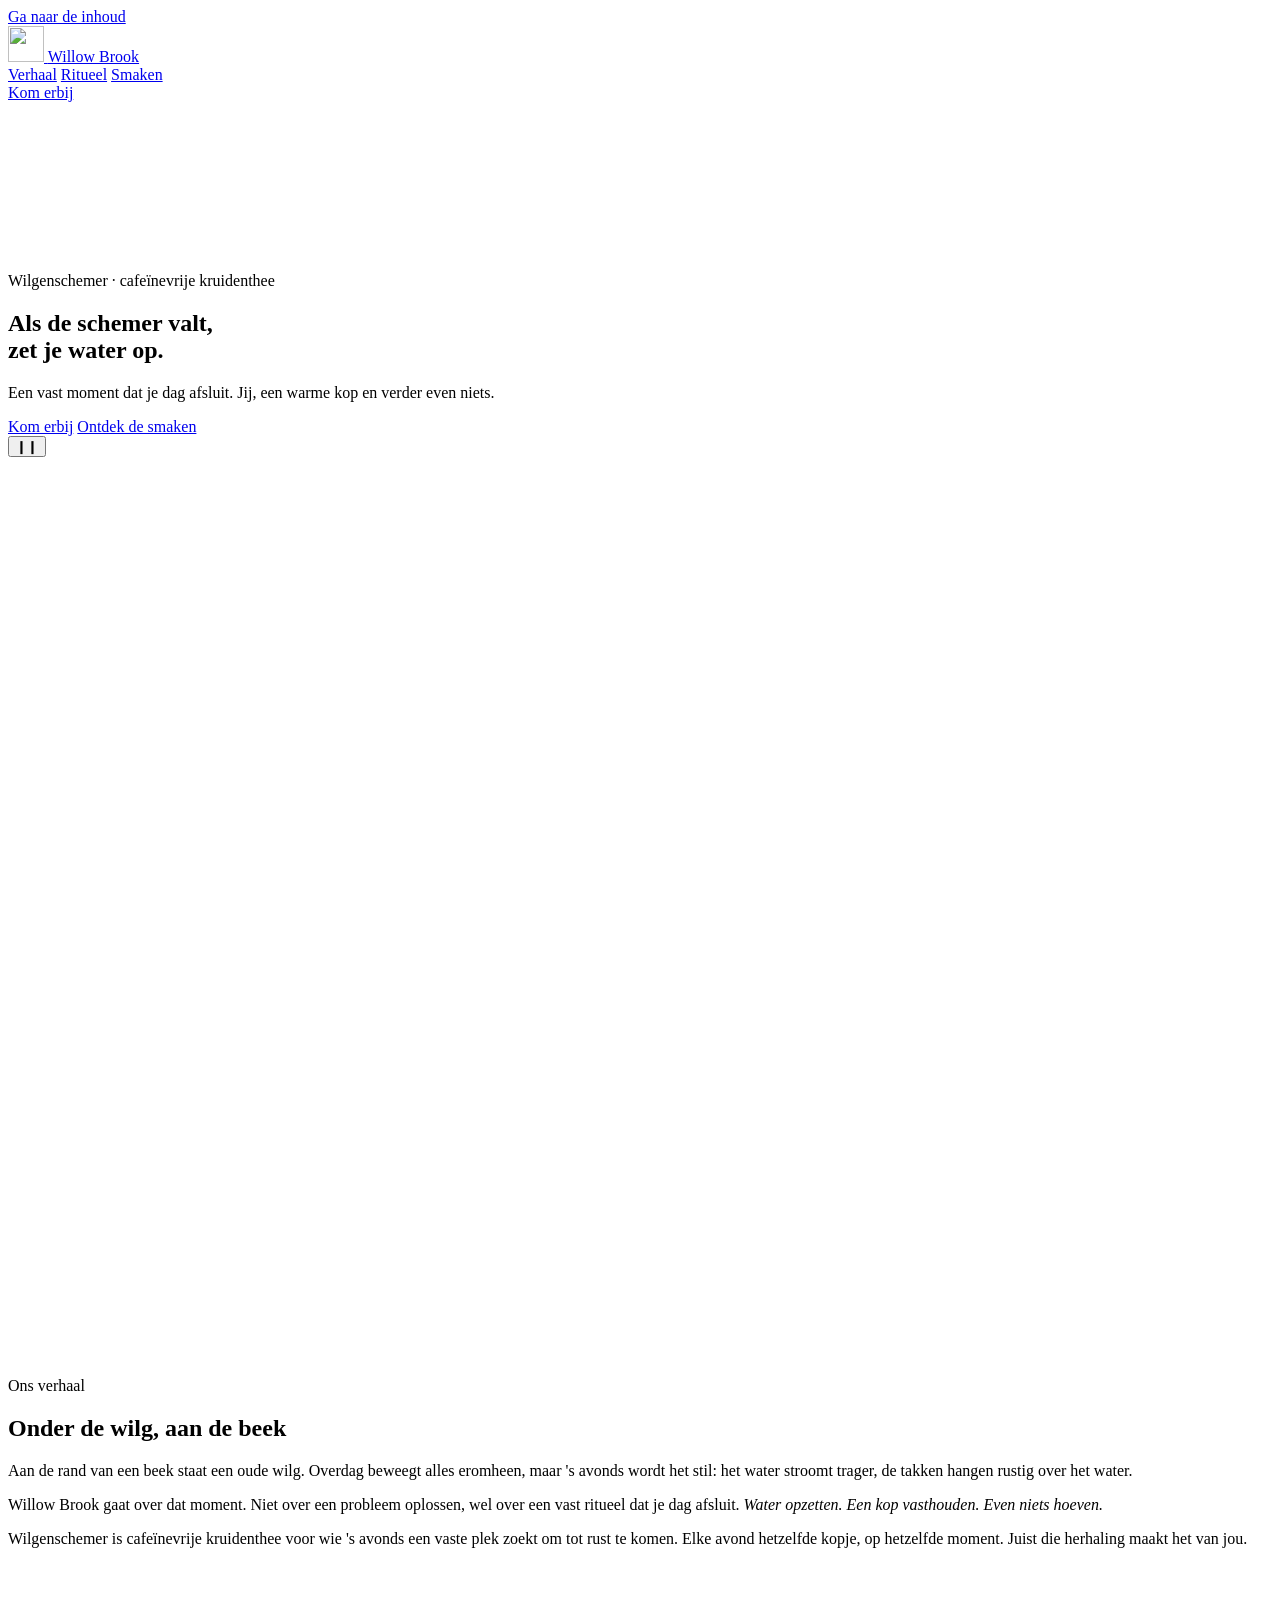
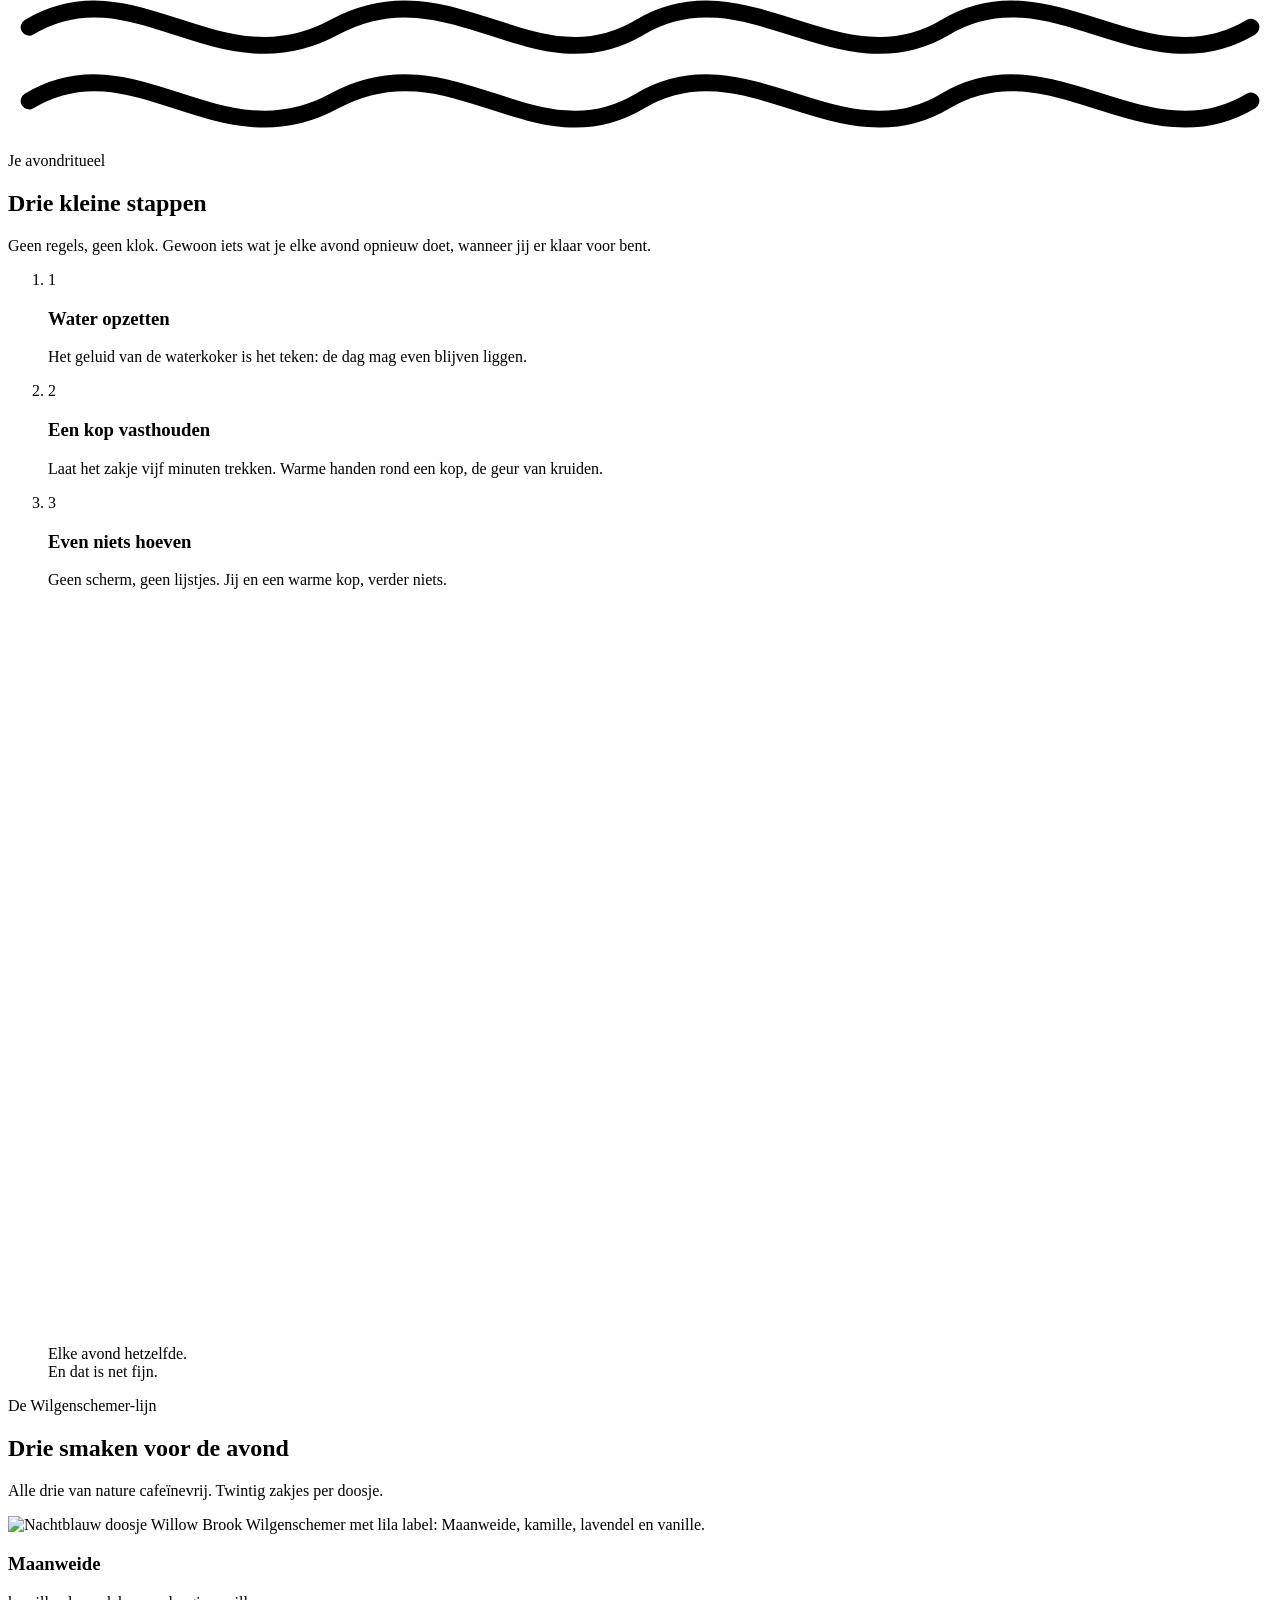
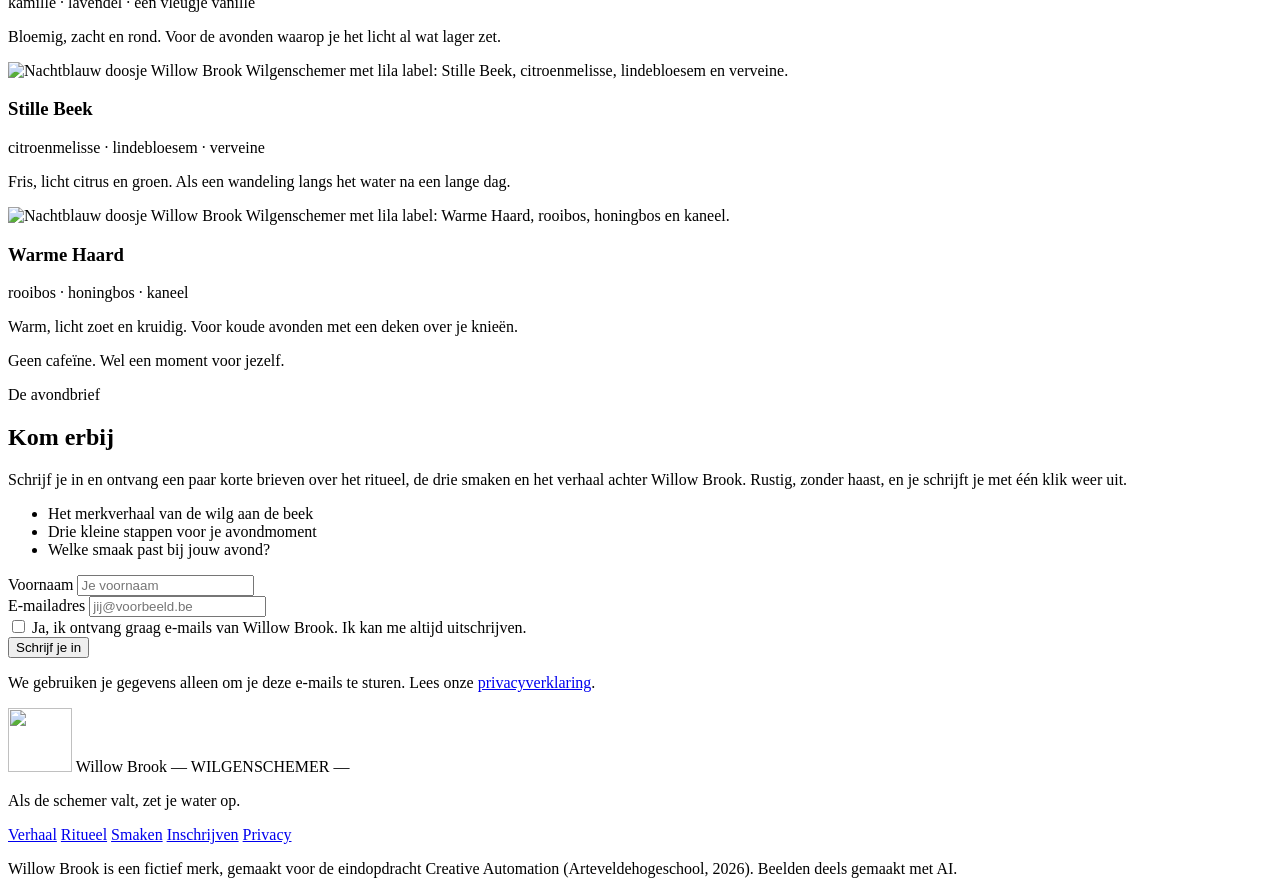
==== index.html @ 9bc38c0d "Add files via upload" ====
<!doctype html>
<html lang="nl">
<head>
  <meta charset="utf-8">
  <meta name="viewport" content="width=device-width, initial-scale=1">
  <title>Willow Brook · Wilgenschemer, kruidenthee voor de avond</title>
  <meta name="description" content="Wilgenschemer van Willow Brook: cafeïnevrije kruidenthee voor je avondritueel. Schrijf je in en kom erbij.">

  <!-- Deelbeeld (Open Graph) -->
  <meta property="og:type" content="website">
  <meta property="og:title" content="Willow Brook · Als de schemer valt, zet je water op.">
  <meta property="og:description" content="Cafeïnevrije kruidenthee voor je avondritueel. Kom erbij.">
  <meta property="og:image" content="img/og-image.jpg">
  <meta property="og:locale" content="nl_BE">
  <meta name="theme-color" content="#1F2A3D">

  <link rel="icon" href="img/favicon.svg" type="image/svg+xml">
  <link rel="icon" href="img/favicon-32.png" sizes="32x32" type="image/png">
  <link rel="apple-touch-icon" href="img/apple-touch-icon.png">

  <link rel="preconnect" href="https://fonts.googleapis.com">
  <link rel="preconnect" href="https://fonts.gstatic.com" crossorigin>
  <link href="https://fonts.googleapis.com/css2?family=Bricolage+Grotesque:opsz,wght@12..96,400;12..96,500;12..96,600;12..96,700&family=Newsreader:ital,opsz,wght@0,6..72,400;0,6..72,500;1,6..72,400&display=swap" rel="stylesheet">
  <link rel="stylesheet" href="css/style.css">
</head>
<body>

  <a class="skip" href="#inhoud">Ga naar de inhoud</a>

  <!-- ========== HEADER ========== -->
  <header class="topbar" id="top">
    <a class="topbar__logo" href="#top" aria-label="Willow Brook, naar boven">
      <img src="img/favicon.svg" alt="" width="36" height="36">
      <span>Willow Brook</span>
    </a>
    <nav class="topbar__nav" aria-label="Hoofdmenu">
      <a href="#verhaal">Verhaal</a>
      <a href="#ritueel">Ritueel</a>
      <a href="#smaken">Smaken</a>
    </nav>
    <a class="btn btn--klein" href="#inschrijven">Kom erbij</a>
  </header>

  <main id="inhoud">

    <!-- ========== 1. HERO ========== -->
    <section class="hero" aria-labelledby="hero-titel">
      <video class="hero__video" autoplay muted loop playsinline preload="metadata"
             poster="img/hero-poster.jpg" aria-hidden="true">
        <source src="video/wb-hero-wilg-meer.mp4" type="video/mp4">
      </video>
      <div class="hero__waas"></div>

      <div class="hero__inhoud">
        <p class="label">Wilgenschemer · cafeïnevrije kruidenthee</p>
        <h1 id="hero-titel">Als de schemer valt,<br>zet je water op.</h1>
        <p class="hero__intro">Een vast moment dat je dag afsluit. Jij, een warme kop en verder even niets.</p>
        <div class="hero__knoppen">
          <a class="btn" href="#inschrijven">Kom erbij</a>
          <a class="btn btn--lijn" href="#smaken">Ontdek de smaken</a>
        </div>
      </div>

      <button class="hero__pauze" type="button" aria-label="Video pauzeren" data-pauze>
        <span aria-hidden="true">❙❙</span>
      </button>
    </section>

    <!-- ========== 2. MERKVERHAAL ========== -->
    <section class="verhaal" id="verhaal" aria-labelledby="verhaal-titel">
      <div class="verhaal__beeld">
        <video class="sfeervideo" muted loop playsinline preload="none" width="720" height="900"
               poster="img/verhaal-poster.jpg" aria-label="Een dampende kop thee en een doosje Willow Brook Warme Haard op een houten schijf. Op de achtergrond slaapt iemand onder een paarse deken aan het water.">
          <source src="video/wb-verhaal-thee.mp4" type="video/mp4">
        </video>
      </div>
      <div class="verhaal__tekst">
        <p class="label label--lila">Ons verhaal</p>
        <h2 id="verhaal-titel">Onder de wilg, aan de beek</h2>
        <p>Aan de rand van een beek staat een oude wilg. Overdag beweegt alles eromheen, maar 's avonds wordt het stil: het water stroomt trager, de takken hangen rustig over het water.</p>
        <p>Willow Brook gaat over dat moment. Niet over een probleem oplossen, wel over een vast ritueel dat je dag afsluit. <em>Water opzetten. Een kop vasthouden. Even niets hoeven.</em></p>
        <p>Wilgenschemer is cafeïnevrije kruidenthee voor wie 's avonds een vaste plek zoekt om tot rust te komen. Elke avond hetzelfde kopje, op hetzelfde moment. Juist die herhaling maakt het van jou.</p>
        <svg class="golf" viewBox="0 0 120 16" aria-hidden="true"><path d="M2 6c10-6 18 6 29 0s19 6 29 0 19 6 29 0 19 6 29 0M2 13c10-6 18 6 29 0s19 6 29 0 19 6 29 0 19 6 29 0" fill="none" stroke="currentColor" stroke-width="1.6" stroke-linecap="round"/></svg>
      </div>
    </section>

    <!-- ========== 3. RITUEEL IN 3 STAPPEN ========== -->
    <section class="ritueel" id="ritueel" aria-labelledby="ritueel-titel">
      <div class="sectiekop">
        <p class="label label--lila">Je avondritueel</p>
        <h2 id="ritueel-titel">Drie kleine stappen</h2>
        <p>Geen regels, geen klok. Gewoon iets wat je elke avond opnieuw doet, wanneer jij er klaar voor bent.</p>
      </div>
      <ol class="stappen">
        <li class="stap">
          <span class="stap__nr" aria-hidden="true">1</span>
          <h3>Water opzetten</h3>
          <p>Het geluid van de waterkoker is het teken: de dag mag even blijven liggen.</p>
        </li>
        <li class="stap">
          <span class="stap__nr" aria-hidden="true">2</span>
          <h3>Een kop vasthouden</h3>
          <p>Laat het zakje vijf minuten trekken. Warme handen rond een kop, de geur van kruiden.</p>
        </li>
        <li class="stap">
          <span class="stap__nr" aria-hidden="true">3</span>
          <h3>Even niets hoeven</h3>
          <p>Geen scherm, geen lijstjes. Jij en een warme kop, verder niets.</p>
        </li>
      </ol>
    </section>

    <!-- ========== BEELDBAND ========== -->
    <section class="band" aria-label="Sfeerbeeld">
      <video class="sfeervideo" muted loop playsinline preload="none" width="1280" height="720"
             poster="img/band-poster.jpg" aria-label="Een vrouw slaapt onder een paarse deken op een matje onder de wilgen, met de volle maan boven het meer. Naast haar dampt een kop thee bij een doosje Willow Brook Warme Haard.">
        <source src="video/wb-band-slaper.mp4" type="video/mp4">
      </video>
      <blockquote class="band__citaat">
        <p>Elke avond hetzelfde.<br>En dat is net fijn.</p>
      </blockquote>
    </section>

    <!-- ========== 4. DE DRIE VARIANTEN ========== -->
    <section class="smaken" id="smaken" aria-labelledby="smaken-titel">
      <div class="sectiekop sectiekop--donker">
        <p class="label">De Wilgenschemer-lijn</p>
        <h2 id="smaken-titel">Drie smaken voor de avond</h2>
        <p>Alle drie van nature cafeïnevrij. Twintig zakjes per doosje.</p>
      </div>

      <div class="kaarten">
        <article class="kaart" style="--accent: #8F84AE">
          <img src="img/product-maanweide.jpg" width="720" height="900" loading="lazy"
               alt="Nachtblauw doosje Willow Brook Wilgenschemer met lila label: Maanweide, kamille, lavendel en vanille.">
          <div class="kaart__tekst">
            <h3>Maanweide</h3>
            <p class="kaart__ingredienten">kamille · lavendel · een vleugje vanille</p>
            <p>Bloemig, zacht en rond. Voor de avonden waarop je het licht al wat lager zet.</p>
          </div>
        </article>

        <article class="kaart" style="--accent: #8E9C88">
          <img src="img/product-stille-beek.jpg" width="720" height="900" loading="lazy"
               alt="Nachtblauw doosje Willow Brook Wilgenschemer met lila label: Stille Beek, citroenmelisse, lindebloesem en verveine.">
          <div class="kaart__tekst">
            <h3>Stille Beek</h3>
            <p class="kaart__ingredienten">citroenmelisse · lindebloesem · verveine</p>
            <p>Fris, licht citrus en groen. Als een wandeling langs het water na een lange dag.</p>
          </div>
        </article>

        <article class="kaart" style="--accent: #B8A25E">
          <img src="img/product-warme-haard.jpg" width="720" height="900" loading="lazy"
               alt="Nachtblauw doosje Willow Brook Wilgenschemer met lila label: Warme Haard, rooibos, honingbos en kaneel.">
          <div class="kaart__tekst">
            <h3>Warme Haard</h3>
            <p class="kaart__ingredienten">rooibos · honingbos · kaneel</p>
            <p>Warm, licht zoet en kruidig. Voor koude avonden met een deken over je knieën.</p>
          </div>
        </article>
      </div>

      <p class="smaken__feit">Geen cafeïne. Wel een moment voor jezelf.</p>
    </section>

    <!-- ========== 5. SIGN-UP ========== -->
    <section class="inschrijven" id="inschrijven" aria-labelledby="inschrijven-titel">
      <div class="inschrijven__tekst">
        <p class="label label--lila">De avondbrief</p>
        <h2 id="inschrijven-titel">Kom erbij</h2>
        <p>Schrijf je in en ontvang een paar korte brieven over het ritueel, de drie smaken en het verhaal achter Willow Brook. Rustig, zonder haast, en je schrijft je met één klik weer uit.</p>
        <ul class="inschrijven__lijst">
          <li>Het merkverhaal van de wilg aan de beek</li>
          <li>Drie kleine stappen voor je avondmoment</li>
          <li>Welke smaak past bij jouw avond?</li>
        </ul>
      </div>

      <div class="inschrijven__form">
        <!--
          ============================================================
          MAILERLITE EMBED
          Plak hieronder de embed-code van MailerLite
          (Forms > Embedded forms > jouw formulier > HTML-code).
          Verwijder daarna het voorbeeldformulier (<form id="voorbeeld-form">)
          en het bijbehorende bedankblok.
          ============================================================
        -->
        <div id="mailerlite-form"></div>

        <!-- Voorbeeldformulier (tijdelijk, tot de MailerLite-code er staat) -->
        <form id="voorbeeld-form" class="form" novalidate>
          <div class="veld">
            <label for="naam">Voornaam</label>
            <input id="naam" name="name" type="text" autocomplete="given-name" required placeholder="Je voornaam">
          </div>
          <div class="veld">
            <label for="email">E-mailadres</label>
            <input id="email" name="email" type="email" autocomplete="email" required placeholder="jij@voorbeeld.be">
          </div>
          <div class="veld veld--check">
            <input id="optin" name="optin" type="checkbox" required>
            <label for="optin">Ja, ik ontvang graag e-mails van Willow Brook. Ik kan me altijd uitschrijven.</label>
          </div>
          <p class="form__fout" role="alert" hidden></p>
          <button class="btn btn--vol" type="submit">Schrijf je in</button>
          <p class="form__privacy">We gebruiken je gegevens alleen om je deze e-mails te sturen. Lees onze <a href="privacy.html">privacyverklaring</a>.</p>
        </form>

        <div class="form__bedankt" hidden tabindex="-1">
          <svg viewBox="0 0 48 48" aria-hidden="true"><path d="M30 8a16 16 0 1 0 10 28A18 18 0 0 1 30 8Z" fill="currentColor"/></svg>
          <h3>Fijn dat je erbij bent</h3>
          <p>Kijk even in je mailbox en bevestig je inschrijving. Daarna volgt je eerste avondbrief.</p>
        </div>
      </div>
    </section>

  </main>

  <!-- ========== 6. FOOTER ========== -->
  <footer class="footer">
    <div class="footer__logo">
      <img src="img/favicon.svg" width="64" height="64" alt="">
      <span class="footer__woordmerk">Willow Brook</span>
      <span class="footer__tagline">— WILGENSCHEMER —</span>
    </div>
    <p class="footer__zin">Als de schemer valt, zet je water op.</p>
    <nav class="footer__nav" aria-label="Footer">
      <a href="#verhaal">Verhaal</a>
      <a href="#ritueel">Ritueel</a>
      <a href="#smaken">Smaken</a>
      <a href="#inschrijven">Inschrijven</a>
      <a href="privacy.html">Privacy</a>
    </nav>
    <p class="footer__klein">Willow Brook is een fictief merk, gemaakt voor de eindopdracht Creative Automation (Arteveldehogeschool, 2026). Beelden deels gemaakt met AI.</p>
  </footer>

  <script src="js/main.js" defer></script>
</body>
</html>
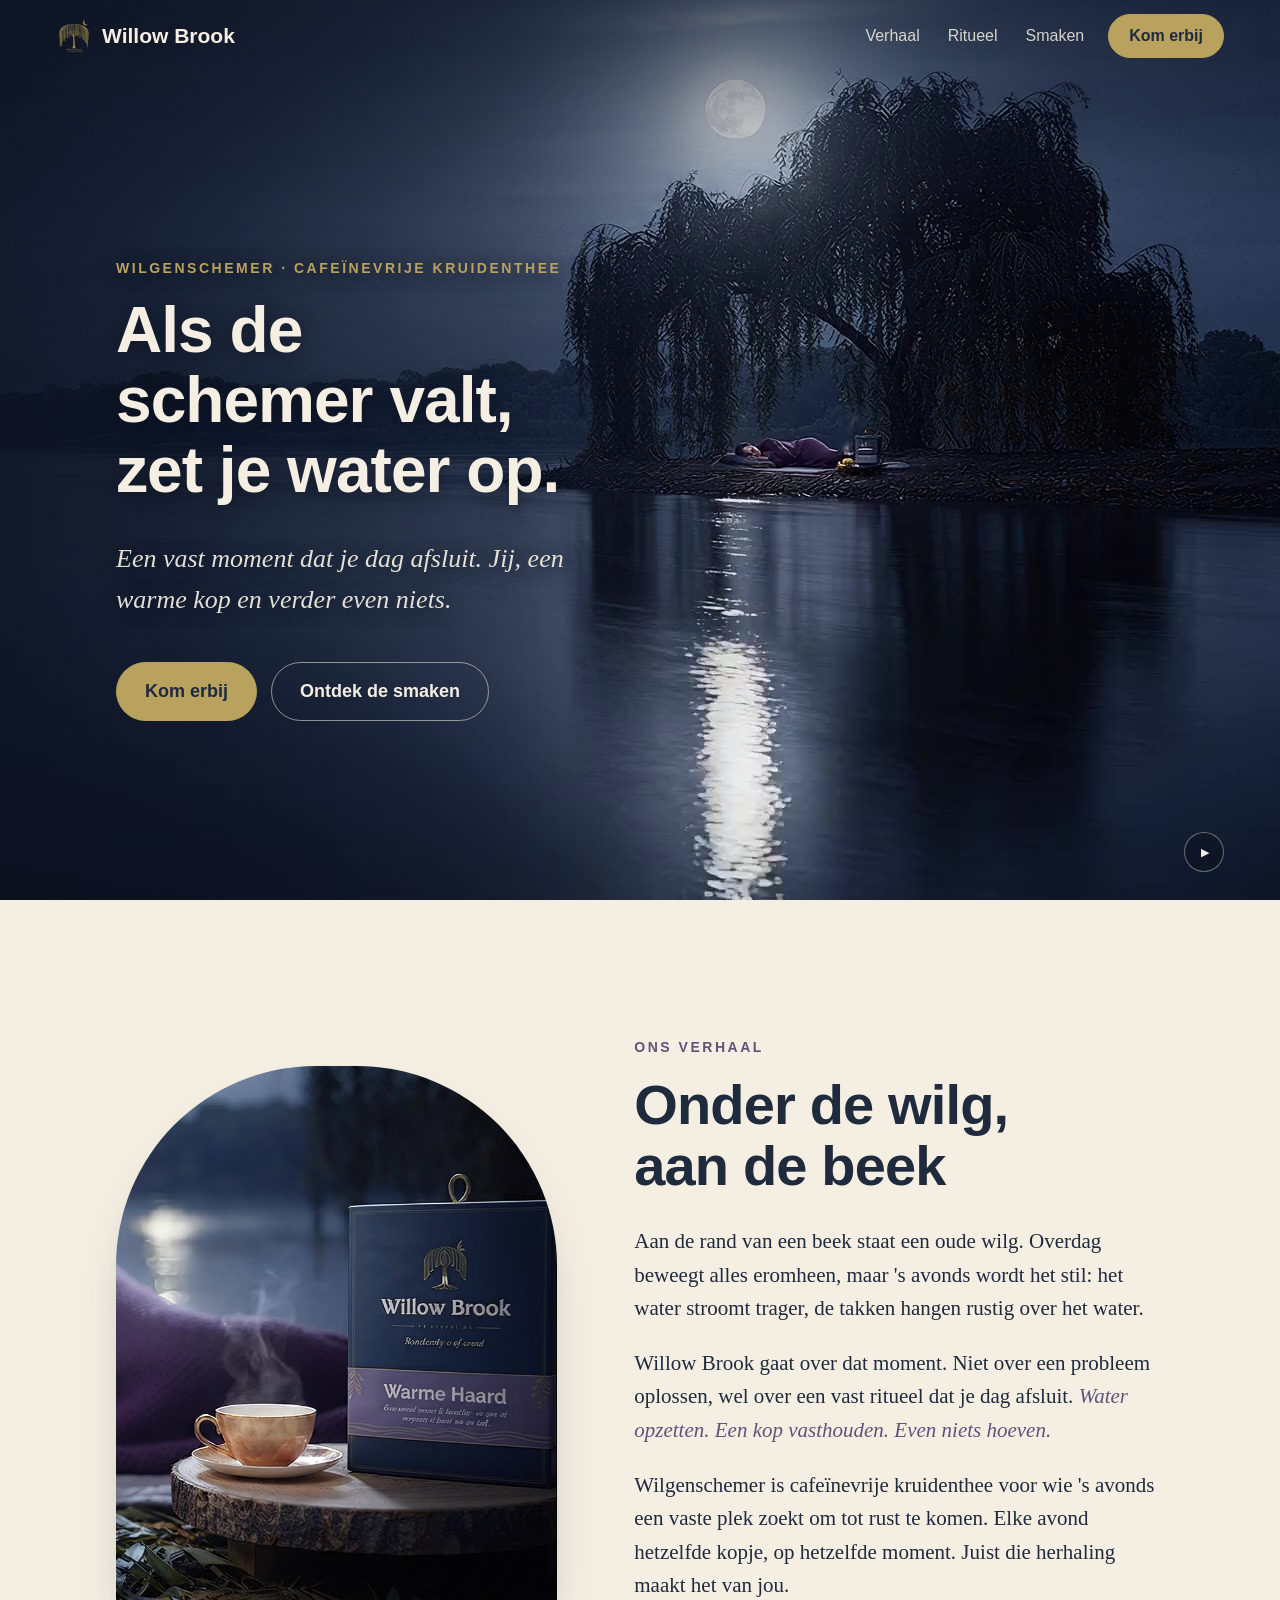
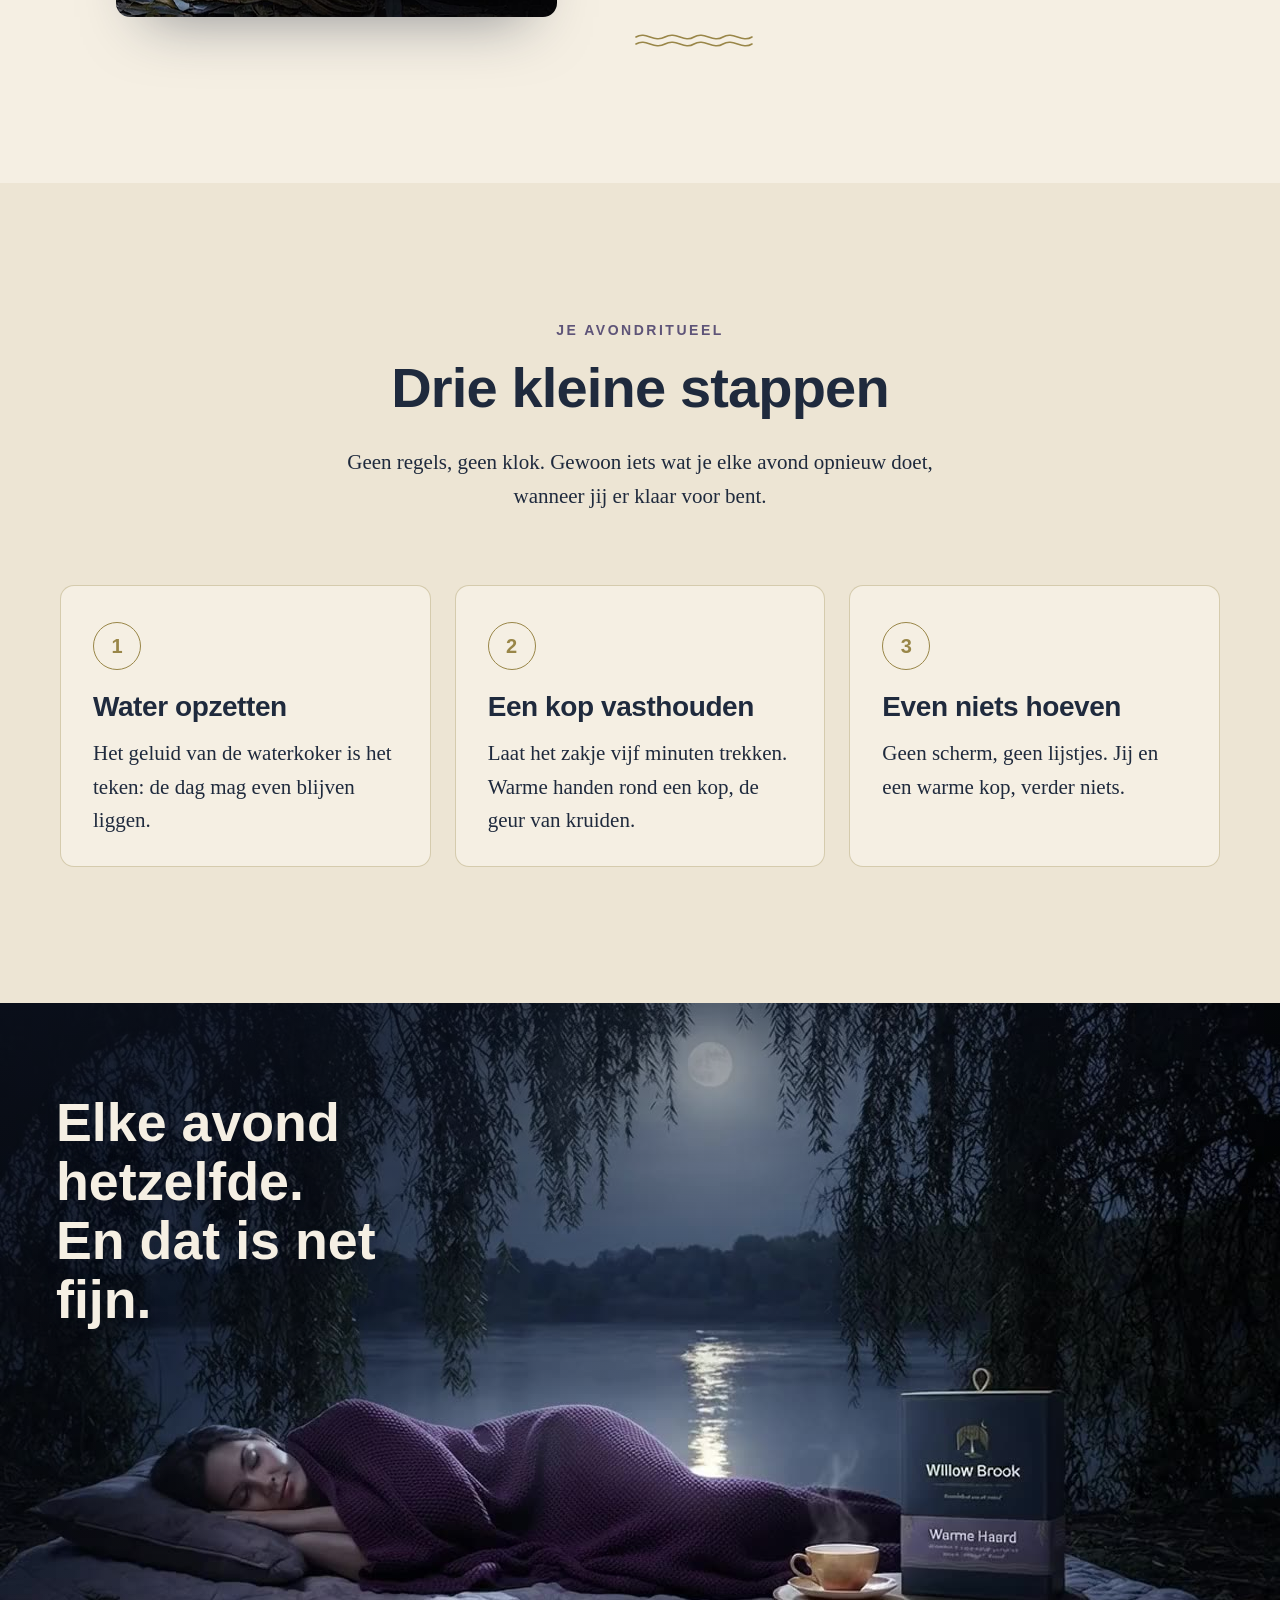
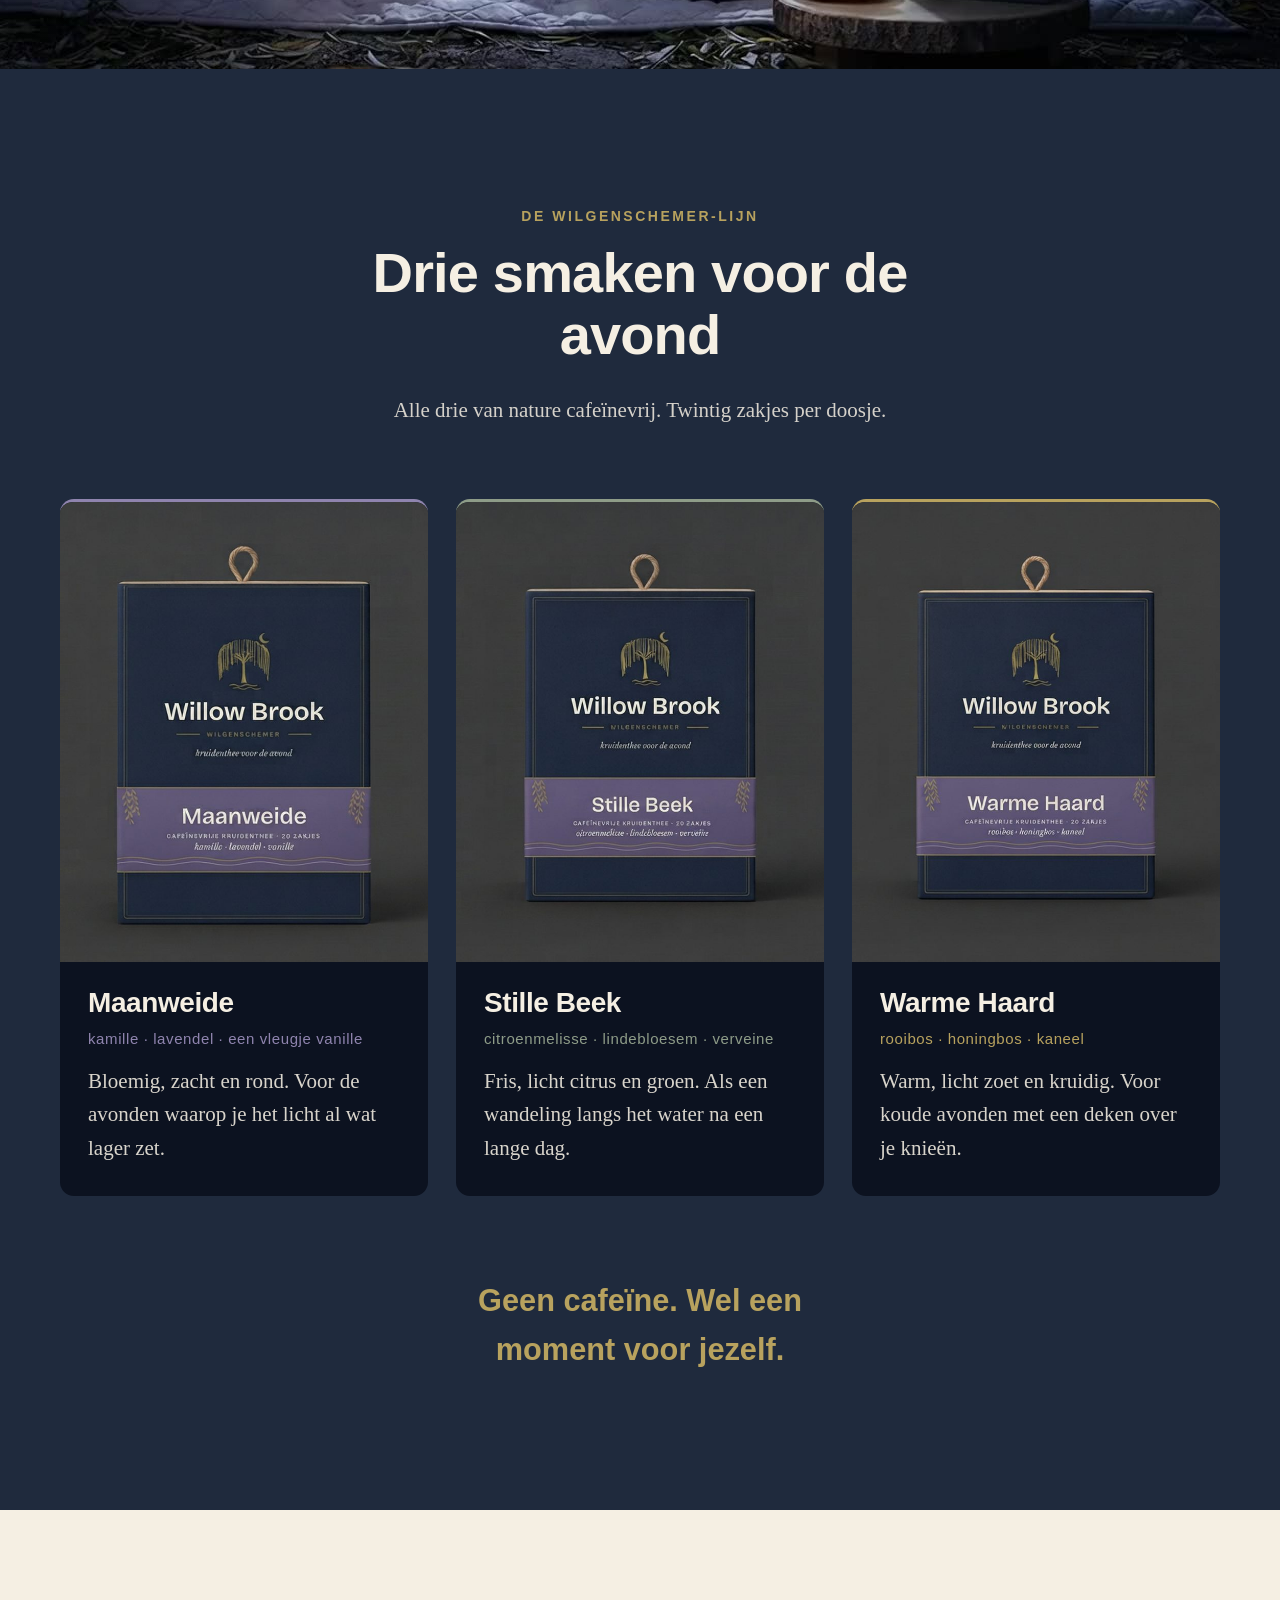
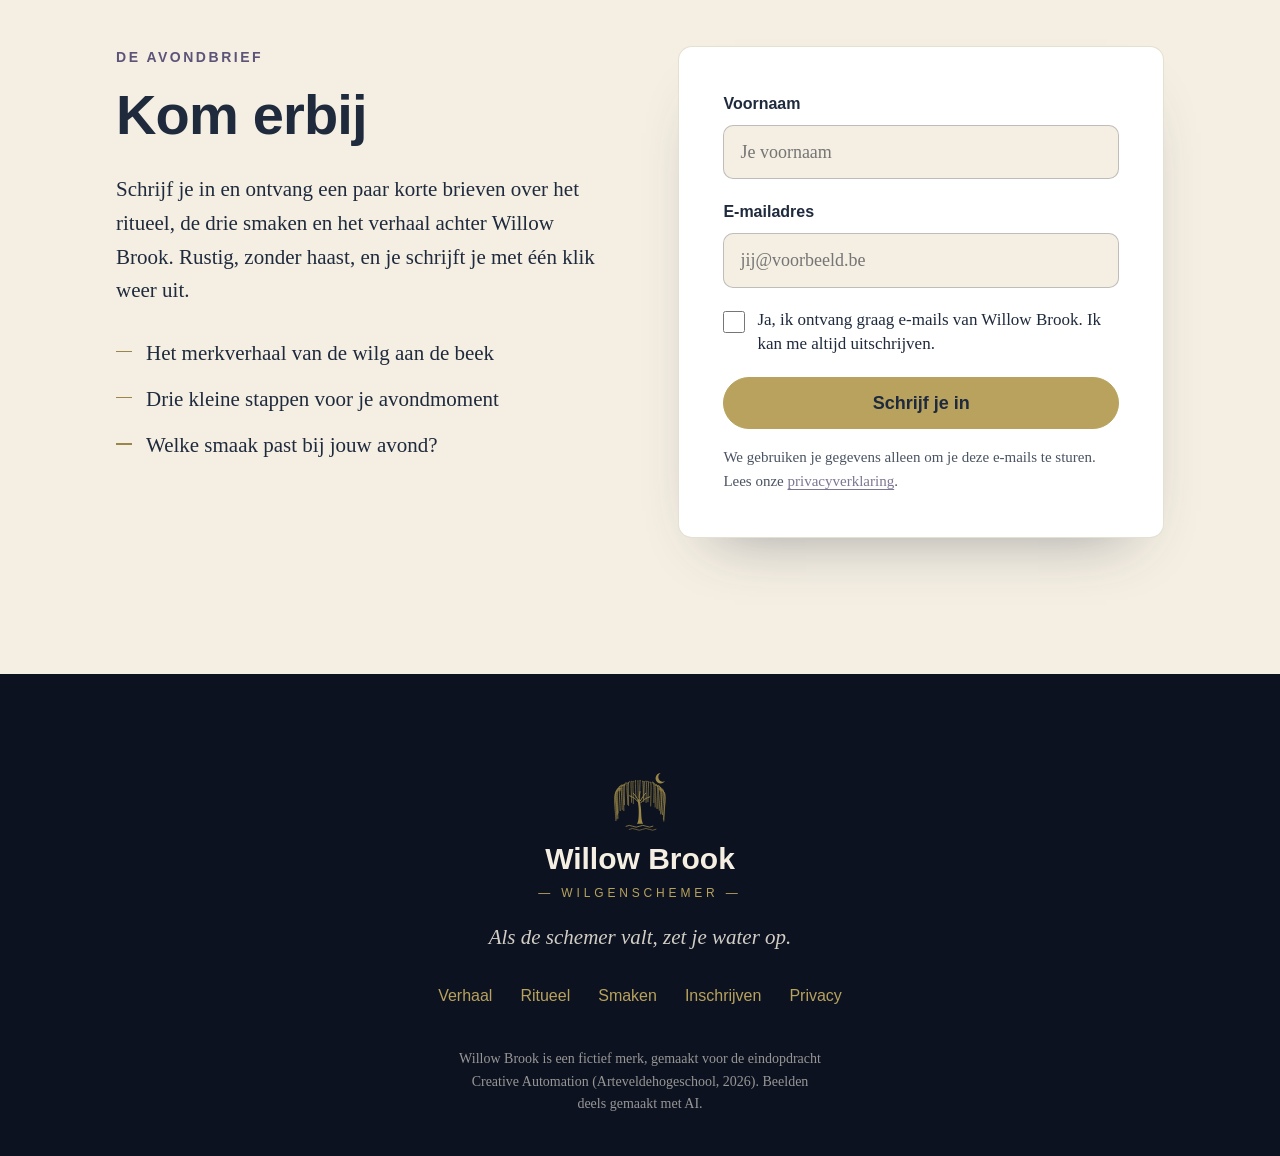
==== commit a63b5fe4: "Add files via upload" ====
--- a/index.html
+++ b/index.html
@@ -10,18 +10,18 @@
   <meta property="og:type" content="website">
   <meta property="og:title" content="Willow Brook · Als de schemer valt, zet je water op.">
   <meta property="og:description" content="Cafeïnevrije kruidenthee voor je avondritueel. Kom erbij.">
-  <meta property="og:image" content="img/og-image.jpg">
+  <meta property="og:image" content="og-image.jpg">
   <meta property="og:locale" content="nl_BE">
   <meta name="theme-color" content="#1F2A3D">
 
-  <link rel="icon" href="img/favicon.svg" type="image/svg+xml">
-  <link rel="icon" href="img/favicon-32.png" sizes="32x32" type="image/png">
-  <link rel="apple-touch-icon" href="img/apple-touch-icon.png">
+  <link rel="icon" href="favicon.svg" type="image/svg+xml">
+  <link rel="icon" href="favicon-32.png" sizes="32x32" type="image/png">
+  <link rel="apple-touch-icon" href="apple-touch-icon.png">
 
   <link rel="preconnect" href="https://fonts.googleapis.com">
   <link rel="preconnect" href="https://fonts.gstatic.com" crossorigin>
   <link href="https://fonts.googleapis.com/css2?family=Bricolage+Grotesque:opsz,wght@12..96,400;12..96,500;12..96,600;12..96,700&family=Newsreader:ital,opsz,wght@0,6..72,400;0,6..72,500;1,6..72,400&display=swap" rel="stylesheet">
-  <link rel="stylesheet" href="css/style.css">
+  <link rel="stylesheet" href="style.css">
 </head>
 <body>
 
@@ -30,7 +30,7 @@
   <!-- ========== HEADER ========== -->
   <header class="topbar" id="top">
     <a class="topbar__logo" href="#top" aria-label="Willow Brook, naar boven">
-      <img src="img/favicon.svg" alt="" width="36" height="36">
+      <img src="favicon.svg" alt="" width="36" height="36">
       <span>Willow Brook</span>
     </a>
     <nav class="topbar__nav" aria-label="Hoofdmenu">
@@ -46,8 +46,8 @@
     <!-- ========== 1. HERO ========== -->
     <section class="hero" aria-labelledby="hero-titel">
       <video class="hero__video" autoplay muted loop playsinline preload="metadata"
-             poster="img/hero-poster.jpg" aria-hidden="true">
-        <source src="video/wb-hero-wilg-meer.mp4" type="video/mp4">
+             poster="hero-poster.jpg" aria-hidden="true">
+        <source src="wb-hero-wilg-meer.mp4" type="video/mp4">
       </video>
       <div class="hero__waas"></div>
 
@@ -70,8 +70,8 @@
     <section class="verhaal" id="verhaal" aria-labelledby="verhaal-titel">
       <div class="verhaal__beeld">
         <video class="sfeervideo" muted loop playsinline preload="none" width="720" height="900"
-               poster="img/verhaal-poster.jpg" aria-label="Een dampende kop thee en een doosje Willow Brook Warme Haard op een houten schijf. Op de achtergrond slaapt iemand onder een paarse deken aan het water.">
-          <source src="video/wb-verhaal-thee.mp4" type="video/mp4">
+               poster="verhaal-poster.jpg" aria-label="Een dampende kop thee en een doosje Willow Brook Warme Haard op een houten schijf. Op de achtergrond slaapt iemand onder een paarse deken aan het water.">
+          <source src="wb-verhaal-thee.mp4" type="video/mp4">
         </video>
       </div>
       <div class="verhaal__tekst">
@@ -113,8 +113,8 @@
     <!-- ========== BEELDBAND ========== -->
     <section class="band" aria-label="Sfeerbeeld">
       <video class="sfeervideo" muted loop playsinline preload="none" width="1280" height="720"
-             poster="img/band-poster.jpg" aria-label="Een vrouw slaapt onder een paarse deken op een matje onder de wilgen, met de volle maan boven het meer. Naast haar dampt een kop thee bij een doosje Willow Brook Warme Haard.">
-        <source src="video/wb-band-slaper.mp4" type="video/mp4">
+             poster="band-poster.jpg" aria-label="Een vrouw slaapt onder een paarse deken op een matje onder de wilgen, met de volle maan boven het meer. Naast haar dampt een kop thee bij een doosje Willow Brook Warme Haard.">
+        <source src="wb-band-slaper.mp4" type="video/mp4">
       </video>
       <blockquote class="band__citaat">
         <p>Elke avond hetzelfde.<br>En dat is net fijn.</p>
@@ -131,7 +131,7 @@
 
       <div class="kaarten">
         <article class="kaart" style="--accent: #8F84AE">
-          <img src="img/product-maanweide.jpg" width="720" height="900" loading="lazy"
+          <img src="product-maanweide.jpg" width="720" height="900" loading="lazy"
                alt="Nachtblauw doosje Willow Brook Wilgenschemer met lila label: Maanweide, kamille, lavendel en vanille.">
           <div class="kaart__tekst">
             <h3>Maanweide</h3>
@@ -141,7 +141,7 @@
         </article>
 
         <article class="kaart" style="--accent: #8E9C88">
-          <img src="img/product-stille-beek.jpg" width="720" height="900" loading="lazy"
+          <img src="product-stille-beek.jpg" width="720" height="900" loading="lazy"
                alt="Nachtblauw doosje Willow Brook Wilgenschemer met lila label: Stille Beek, citroenmelisse, lindebloesem en verveine.">
           <div class="kaart__tekst">
             <h3>Stille Beek</h3>
@@ -151,7 +151,7 @@
         </article>
 
         <article class="kaart" style="--accent: #B8A25E">
-          <img src="img/product-warme-haard.jpg" width="720" height="900" loading="lazy"
+          <img src="product-warme-haard.jpg" width="720" height="900" loading="lazy"
                alt="Nachtblauw doosje Willow Brook Wilgenschemer met lila label: Warme Haard, rooibos, honingbos en kaneel.">
           <div class="kaart__tekst">
             <h3>Warme Haard</h3>
@@ -221,7 +221,7 @@
   <!-- ========== 6. FOOTER ========== -->
   <footer class="footer">
     <div class="footer__logo">
-      <img src="img/favicon.svg" width="64" height="64" alt="">
+      <img src="favicon.svg" width="64" height="64" alt="">
       <span class="footer__woordmerk">Willow Brook</span>
       <span class="footer__tagline">— WILGENSCHEMER —</span>
     </div>
@@ -236,6 +236,6 @@
     <p class="footer__klein">Willow Brook is een fictief merk, gemaakt voor de eindopdracht Creative Automation (Arteveldehogeschool, 2026). Beelden deels gemaakt met AI.</p>
   </footer>
 
-  <script src="js/main.js" defer></script>
+  <script src="main.js" defer></script>
 </body>
 </html>
--- a/style.css
+++ b/style.css
@@ -0,0 +1,447 @@
+/* =========================================================
+   Willow Brook · Wilgenschemer · landingspagina
+   Kleuren en fonts volgen BRAND.md
+   ========================================================= */
+
+:root {
+  --wb-goud: #998648;
+  --wb-nachtblauw: #1F2A3D;
+  --wb-creme: #F5EFE3;
+  --wb-salie: #8E9C88;
+  --wb-lila: #5E5478;
+  --wb-middernacht: #0C1220;
+  --wb-lichtgoud: #B8A25E;
+
+  --font-titel: "Bricolage Grotesque", Helvetica, Arial, sans-serif;
+  --font-tekst: "Newsreader", Georgia, serif;
+
+  --breed: 1160px;
+  --rand: clamp(20px, 5vw, 56px);
+  --ruimte: clamp(72px, 11vw, 136px);
+  --radius: 14px;
+}
+
+*, *::before, *::after { box-sizing: border-box; }
+
+html { scroll-behavior: smooth; scroll-padding-top: 80px; }
+
+body {
+  margin: 0;
+  background: var(--wb-creme);
+  color: var(--wb-nachtblauw);
+  font-family: var(--font-tekst);
+  font-size: clamp(18px, 1.1vw + 12px, 21px);
+  line-height: 1.6;
+  -webkit-font-smoothing: antialiased;
+}
+
+img, video, svg { display: block; max-width: 100%; }
+img { height: auto; }
+
+h1, h2, h3 {
+  font-family: var(--font-titel);
+  font-weight: 600;
+  line-height: 1.1;
+  letter-spacing: -0.015em;
+  margin: 0 0 0.5em;
+}
+h1 { font-size: clamp(42px, 6.4vw, 84px); }
+h2 { font-size: clamp(34px, 4.4vw, 56px); }
+h3 { font-size: clamp(22px, 1.6vw + 12px, 28px); }
+
+p { margin: 0 0 1em; }
+
+a { color: var(--wb-lila); text-underline-offset: 3px; }
+
+:focus-visible {
+  outline: 2px solid var(--wb-lichtgoud);
+  outline-offset: 3px;
+  border-radius: 4px;
+}
+
+.skip {
+  position: absolute; left: 16px; top: -60px; z-index: 100;
+  background: var(--wb-lichtgoud); color: var(--wb-nachtblauw);
+  padding: 10px 16px; border-radius: 8px;
+  font-family: var(--font-titel); font-weight: 600; text-decoration: none;
+}
+.skip:focus { top: 16px; }
+
+/* ---------- Bovenlabel ---------- */
+.label {
+  font-family: var(--font-titel);
+  font-size: 14px;
+  font-weight: 600;
+  letter-spacing: 0.18em;
+  text-transform: uppercase;
+  color: var(--wb-lichtgoud);
+  margin-bottom: 1.1em;
+}
+.label--lila { color: var(--wb-lila); }
+
+/* ---------- Knoppen ---------- */
+.btn {
+  display: inline-flex; align-items: center; justify-content: center;
+  min-height: 52px;
+  padding: 14px 28px;
+  border-radius: 999px;
+  border: 1.5px solid var(--wb-lichtgoud);
+  background: var(--wb-lichtgoud);
+  color: var(--wb-nachtblauw);
+  font-family: var(--font-titel);
+  font-size: 18px;
+  font-weight: 700;
+  text-decoration: none;
+  cursor: pointer;
+  transition: background .3s ease, color .3s ease, border-color .3s ease;
+}
+.btn:hover { background: var(--wb-creme); border-color: var(--wb-creme); }
+.btn--lijn { background: transparent; color: var(--wb-creme); border-color: rgba(245,239,227,.55); }
+.btn--lijn:hover { background: rgba(245,239,227,.12); color: var(--wb-creme); border-color: var(--wb-creme); }
+.btn--klein { min-height: 42px; padding: 8px 20px; font-size: 16px; }
+.btn--vol { width: 100%; }
+.btn--vol:hover { background: var(--wb-nachtblauw); border-color: var(--wb-nachtblauw); color: var(--wb-creme); }
+
+/* ---------- Header ---------- */
+.topbar {
+  position: fixed; inset: 0 0 auto 0; z-index: 50;
+  display: flex; align-items: center; gap: 24px;
+  padding: 14px var(--rand);
+  color: var(--wb-creme);
+  transition: background .4s ease, box-shadow .4s ease;
+}
+.topbar.is-gescrold {
+  background: rgba(12, 18, 32, .88);
+  backdrop-filter: blur(10px);
+  -webkit-backdrop-filter: blur(10px);
+  box-shadow: 0 1px 0 rgba(184,162,94,.25);
+}
+.topbar__logo {
+  display: flex; align-items: center; gap: 10px;
+  color: var(--wb-creme); text-decoration: none;
+  font-family: var(--font-titel); font-weight: 600; font-size: 21px;
+  margin-right: auto;
+}
+.topbar__nav { display: flex; gap: 28px; }
+.topbar__nav a {
+  color: var(--wb-creme); text-decoration: none;
+  font-family: var(--font-titel); font-size: 16px; opacity: .85;
+}
+.topbar__nav a:hover { opacity: 1; color: var(--wb-lichtgoud); }
+
+/* ---------- 1. Hero ---------- */
+.hero {
+  position: relative;
+  min-height: 100svh;
+  display: grid;
+  align-items: center;
+  overflow: hidden;
+  background: var(--wb-middernacht) url("hero-poster.jpg") center / cover no-repeat;
+  color: var(--wb-creme);
+}
+.hero__video {
+  position: absolute; inset: 0;
+  width: 100%; height: 100%;
+  object-fit: cover;
+  object-position: 50% 50%;
+}
+.hero__waas {
+  position: absolute; inset: 0;
+  background:
+    linear-gradient(180deg, rgba(12,18,32,.55) 0%, rgba(12,18,32,0) 25%),
+    linear-gradient(90deg, rgba(12,18,32,.75) 0%, rgba(12,18,32,.35) 40%, rgba(12,18,32,0) 62%);
+}
+.hero__inhoud {
+  position: relative;
+  width: 100%; max-width: var(--breed);
+  margin: 0 auto;
+  padding: clamp(104px, 14vh, 140px) var(--rand) 48px;
+}
+.hero__inhoud h1 { font-size: clamp(40px, 5vw, 72px); max-width: 16ch; text-wrap: balance; }
+.hero__inhoud h1, .hero__inhoud .label, .hero__intro { text-shadow: 0 2px 18px rgba(12,18,32,.75); }
+.hero__intro {
+  max-width: 40ch;
+  font-size: clamp(20px, 1.4vw + 12px, 26px);
+  font-style: italic;
+  opacity: .92;
+  margin-bottom: 1.6em;
+}
+.hero__knoppen { display: flex; flex-wrap: wrap; gap: 14px; }
+.hero__pauze {
+  position: absolute; right: var(--rand); bottom: 28px;
+  width: 40px; height: 40px; border-radius: 50%;
+  border: 1px solid rgba(245,239,227,.4);
+  background: rgba(12,18,32,.4);
+  color: var(--wb-creme); font-size: 11px; letter-spacing: -1px;
+  cursor: pointer;
+}
+.hero__pauze:hover { border-color: var(--wb-creme); }
+
+/* ---------- 2. Verhaal ---------- */
+.verhaal {
+  max-width: var(--breed);
+  margin: 0 auto;
+  padding: var(--ruimte) var(--rand);
+  display: grid;
+  grid-template-columns: 1fr;
+  gap: clamp(36px, 6vw, 88px);
+  align-items: center;
+}
+.verhaal__beeld video {
+  width: 100%;
+  height: auto;
+  aspect-ratio: 4 / 5;
+  object-fit: cover;
+  border-radius: 200px 200px var(--radius) var(--radius);
+  box-shadow: 0 30px 60px -30px rgba(31,42,61,.5);
+}
+.verhaal__tekst h2 { max-width: 14ch; }
+.verhaal__tekst p { max-width: 36em; }
+.verhaal__tekst em { color: var(--wb-lila); }
+.golf { width: 120px; color: var(--wb-goud); margin-top: 28px; }
+
+@media (min-width: 860px) {
+  .verhaal { grid-template-columns: 5fr 6fr; }
+}
+
+/* ---------- 3. Ritueel ---------- */
+.ritueel {
+  background: #EDE5D4;
+  padding: var(--ruimte) var(--rand);
+}
+.sectiekop {
+  max-width: 640px;
+  margin: 0 auto clamp(40px, 6vw, 72px);
+  text-align: center;
+}
+.sectiekop--donker { color: var(--wb-creme); }
+.stappen {
+  list-style: none; margin: 0 auto; padding: 0;
+  max-width: var(--breed);
+  display: grid;
+  grid-template-columns: 1fr;
+  gap: 20px;
+}
+.stap {
+  background: var(--wb-creme);
+  border: 1px solid rgba(153,134,72,.35);
+  border-radius: var(--radius);
+  padding: 36px 32px 28px;
+}
+.stap__nr {
+  display: grid; place-items: center;
+  width: 48px; height: 48px;
+  margin-bottom: 22px;
+  border-radius: 50%;
+  border: 1.5px solid var(--wb-goud);
+  color: var(--wb-goud);
+  font-family: var(--font-titel); font-weight: 600; font-size: 20px;
+}
+.stap p { margin: 0; }
+@media (min-width: 760px) {
+  .stappen { grid-template-columns: repeat(3, 1fr); gap: 24px; }
+}
+
+/* ---------- Beeldband ---------- */
+.band {
+  position: relative;
+  background: var(--wb-middernacht);
+  overflow: hidden;
+}
+.band video {
+  display: block;
+  width: 100%;
+  height: clamp(380px, 52vw, 760px);
+  object-fit: cover;
+  object-position: 50% 60%;
+}
+.band::after {
+  content: ""; position: absolute; inset: 0;
+  background: linear-gradient(160deg, rgba(12,18,32,.8) 0%, rgba(12,18,32,.25) 40%, rgba(12,18,32,0) 60%);
+}
+.band__citaat {
+  position: absolute; z-index: 1;
+  left: var(--rand); top: clamp(32px, 7vw, 96px);
+  margin: 0;
+  max-width: 13ch;
+  color: var(--wb-creme);
+  font-family: var(--font-titel);
+  font-weight: 600;
+  font-size: clamp(30px, 4.2vw, 58px);
+  line-height: 1.1;
+  text-align: left;
+  text-shadow: 0 2px 18px rgba(12,18,32,.7);
+}
+.band__citaat p { margin: 0; }
+@media (max-width: 640px) {
+  .band video { object-position: 55% 60%; }
+  .band::after { background: linear-gradient(180deg, rgba(12,18,32,.85) 0%, rgba(12,18,32,0) 50%); }
+}
+
+/* ---------- 4. Smaken ---------- */
+.smaken {
+  background: var(--wb-nachtblauw);
+  padding: var(--ruimte) var(--rand);
+  color: var(--wb-creme);
+}
+.smaken .sectiekop p:not(.label) { opacity: .85; }
+.kaarten {
+  max-width: var(--breed);
+  margin: 0 auto;
+  display: grid;
+  grid-template-columns: 1fr;
+  gap: 28px;
+}
+.kaart {
+  background: var(--wb-middernacht);
+  border-radius: var(--radius);
+  overflow: hidden;
+  border-top: 3px solid var(--accent);
+  display: flex; flex-direction: column;
+}
+.kaart img {
+  width: 100%;
+  aspect-ratio: 4 / 5;
+  object-fit: cover;
+  transition: transform .8s ease;
+}
+.kaart:hover img { transform: scale(1.03); }
+.kaart__tekst { padding: 26px 28px 30px; }
+.kaart h3 { color: var(--wb-creme); margin-bottom: .3em; }
+.kaart__ingredienten {
+  font-family: var(--font-titel);
+  font-size: 15px;
+  letter-spacing: .04em;
+  color: var(--accent);
+  margin-bottom: .9em;
+}
+.kaart p:last-child { margin: 0; opacity: .88; }
+@media (min-width: 640px) and (max-width: 979px) {
+  .kaarten { grid-template-columns: repeat(2, 1fr); }
+  .kaart:last-child { grid-column: 1 / -1; max-width: calc(50% - 14px); justify-self: center; }
+}
+@media (min-width: 980px) {
+  .kaarten { grid-template-columns: repeat(3, 1fr); }
+}
+.smaken__feit {
+  text-align: center;
+  margin: clamp(48px, 7vw, 80px) auto 0;
+  font-family: var(--font-titel);
+  font-weight: 600;
+  font-size: clamp(24px, 2.4vw, 34px);
+  color: var(--wb-lichtgoud);
+  max-width: 22ch;
+  text-wrap: balance;
+}
+
+/* ---------- 5. Inschrijven ---------- */
+.inschrijven {
+  max-width: var(--breed);
+  margin: 0 auto;
+  padding: var(--ruimte) var(--rand);
+  display: grid;
+  grid-template-columns: 1fr;
+  gap: clamp(36px, 6vw, 80px);
+  align-items: start;
+}
+@media (min-width: 900px) {
+  .inschrijven { grid-template-columns: 1fr 1fr; }
+}
+.inschrijven__lijst {
+  list-style: none; padding: 0; margin: 1.4em 0 0;
+}
+.inschrijven__lijst li {
+  position: relative;
+  padding-left: 30px;
+  margin-bottom: .6em;
+}
+.inschrijven__lijst li::before {
+  content: ""; position: absolute; left: 0; top: .65em;
+  width: 16px; height: 1.5px; background: var(--wb-goud);
+}
+.inschrijven__form {
+  background: #fff;
+  border-radius: var(--radius);
+  padding: clamp(28px, 4vw, 44px);
+  box-shadow: 0 30px 60px -36px rgba(31,42,61,.45);
+  border: 1px solid rgba(153,134,72,.25);
+}
+.form .veld { margin-bottom: 20px; }
+.form label {
+  display: block;
+  font-family: var(--font-titel);
+  font-weight: 600;
+  font-size: 16px;
+  margin-bottom: 8px;
+}
+.form input[type="text"],
+.form input[type="email"] {
+  width: 100%;
+  min-height: 52px;
+  padding: 12px 16px;
+  border: 1.5px solid rgba(31,42,61,.25);
+  border-radius: 10px;
+  background: var(--wb-creme);
+  color: var(--wb-nachtblauw);
+  font: inherit;
+  font-size: 18px;
+}
+.form input:focus { outline: none; border-color: var(--wb-lila); box-shadow: 0 0 0 3px rgba(94,84,120,.2); }
+.form .veld--check { display: flex; gap: 12px; align-items: flex-start; }
+.form .veld--check input {
+  flex: none; width: 22px; height: 22px; margin: 3px 0 0;
+  accent-color: var(--wb-lila);
+}
+.form .veld--check label {
+  font-family: var(--font-tekst); font-weight: 400; font-size: 17px; line-height: 1.45; margin: 0;
+}
+.form__fout { color: #8A3B3B; font-size: 16px; margin: -4px 0 16px; }
+.form__privacy { font-size: 15px; margin: 16px 0 0; opacity: .8; }
+.form__bedankt { text-align: center; padding: 24px 0; }
+.form__bedankt svg { width: 44px; margin: 0 auto 18px; color: var(--wb-goud); }
+.form__bedankt:focus { outline: none; }
+
+/* ---------- 6. Footer ---------- */
+.footer {
+  background: var(--wb-middernacht);
+  color: var(--wb-creme);
+  text-align: center;
+  padding: clamp(64px, 8vw, 96px) var(--rand) 40px;
+}
+.footer__logo { display: inline-flex; flex-direction: column; align-items: center; gap: 10px; margin-bottom: 18px; }
+.footer__logo img { width: 64px; }
+.footer__woordmerk { font-family: var(--font-titel); font-weight: 600; font-size: 30px; line-height: 1; }
+.footer__tagline { font-family: var(--font-titel); font-size: 12px; letter-spacing: .32em; color: var(--wb-lichtgoud); }
+.footer__zin { font-style: italic; opacity: .85; }
+.footer__nav {
+  display: flex; flex-wrap: wrap; justify-content: center; gap: 10px 28px;
+  margin: 28px 0 40px;
+}
+.footer__nav a {
+  color: var(--wb-lichtgoud); text-decoration: none;
+  font-family: var(--font-titel); font-size: 16px;
+}
+.footer__nav a:hover { text-decoration: underline; }
+.footer__klein { font-size: 14px; opacity: .6; max-width: 52ch; margin: 0 auto; }
+
+/* ---------- Rustig verschijnen ---------- */
+.verschijn { opacity: 0; transform: translateY(18px); transition: opacity 1.1s ease, transform 1.1s ease; }
+.verschijn.is-zichtbaar { opacity: 1; transform: none; }
+
+/* ---------- Mobiel ---------- */
+@media (max-width: 720px) {
+  .topbar__nav { display: none; }
+  .topbar__logo span { font-size: 19px; }
+  .hero__video { object-position: 62% 50%; }
+  .hero { align-items: end; }
+  .hero__inhoud { padding-bottom: 72px; }
+  .hero__waas { background: linear-gradient(180deg, rgba(12,18,32,.5) 0%, rgba(12,18,32,0) 20%), linear-gradient(0deg, rgba(12,18,32,.92) 0%, rgba(12,18,32,.6) 45%, rgba(12,18,32,0) 65%); }
+  .hero__knoppen { gap: 10px; }
+  .hero__knoppen .btn { padding: 12px 20px; font-size: 17px; }
+}
+
+@media (prefers-reduced-motion: reduce) {
+  html { scroll-behavior: auto; }
+  .verschijn { opacity: 1; transform: none; transition: none; }
+  .kaart img { transition: none; }
+}
